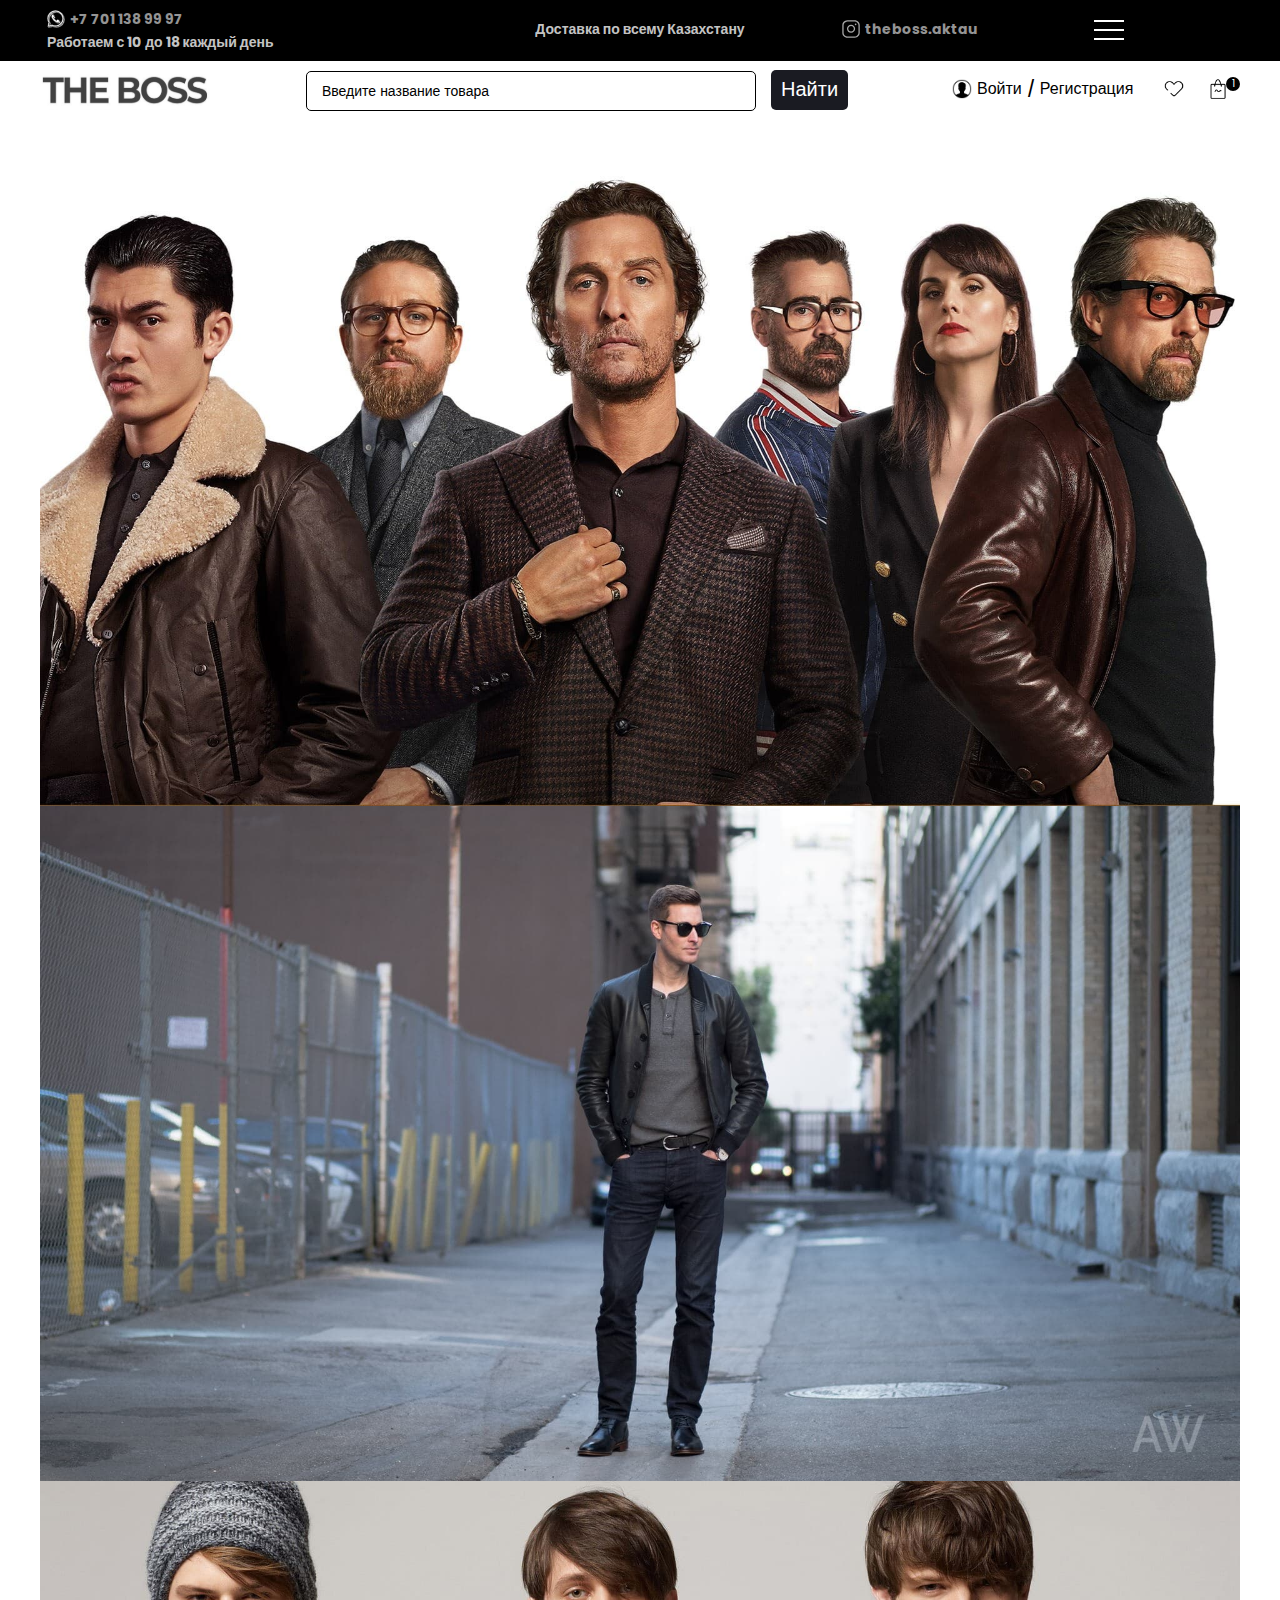
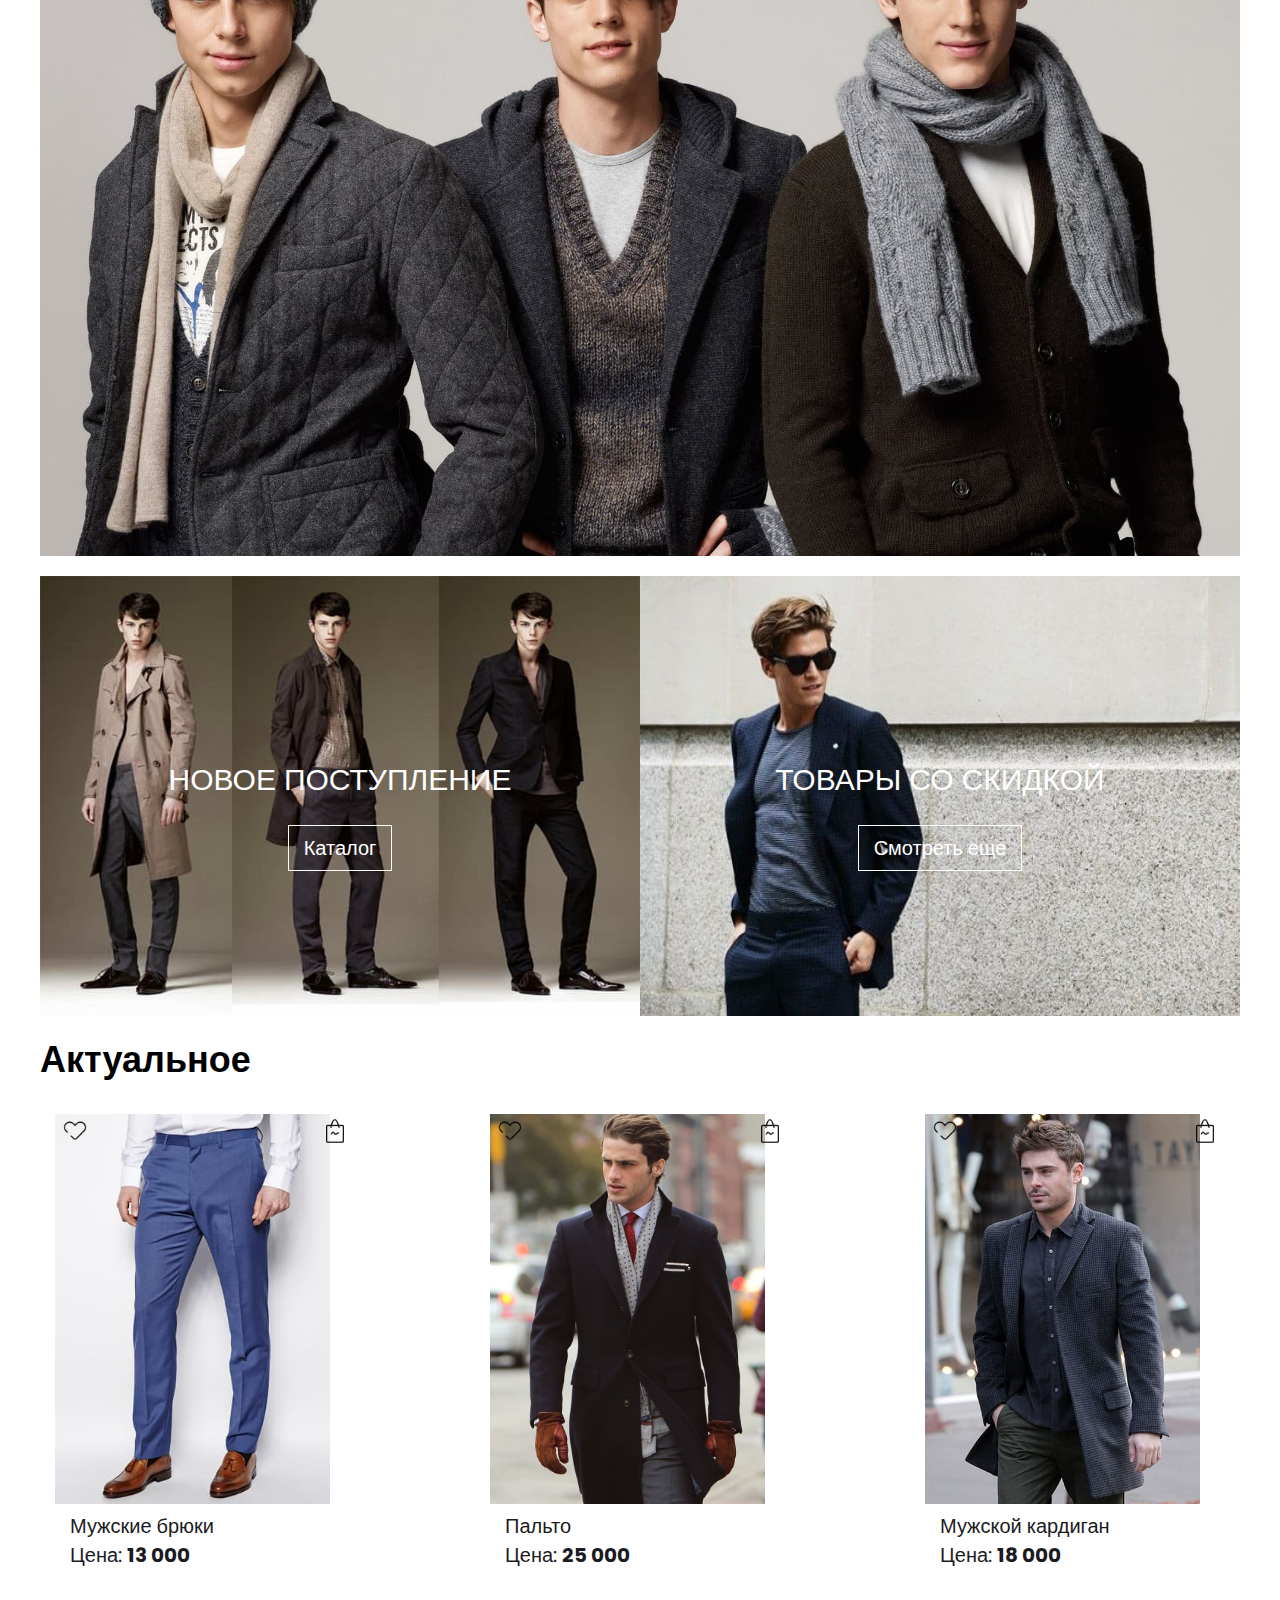
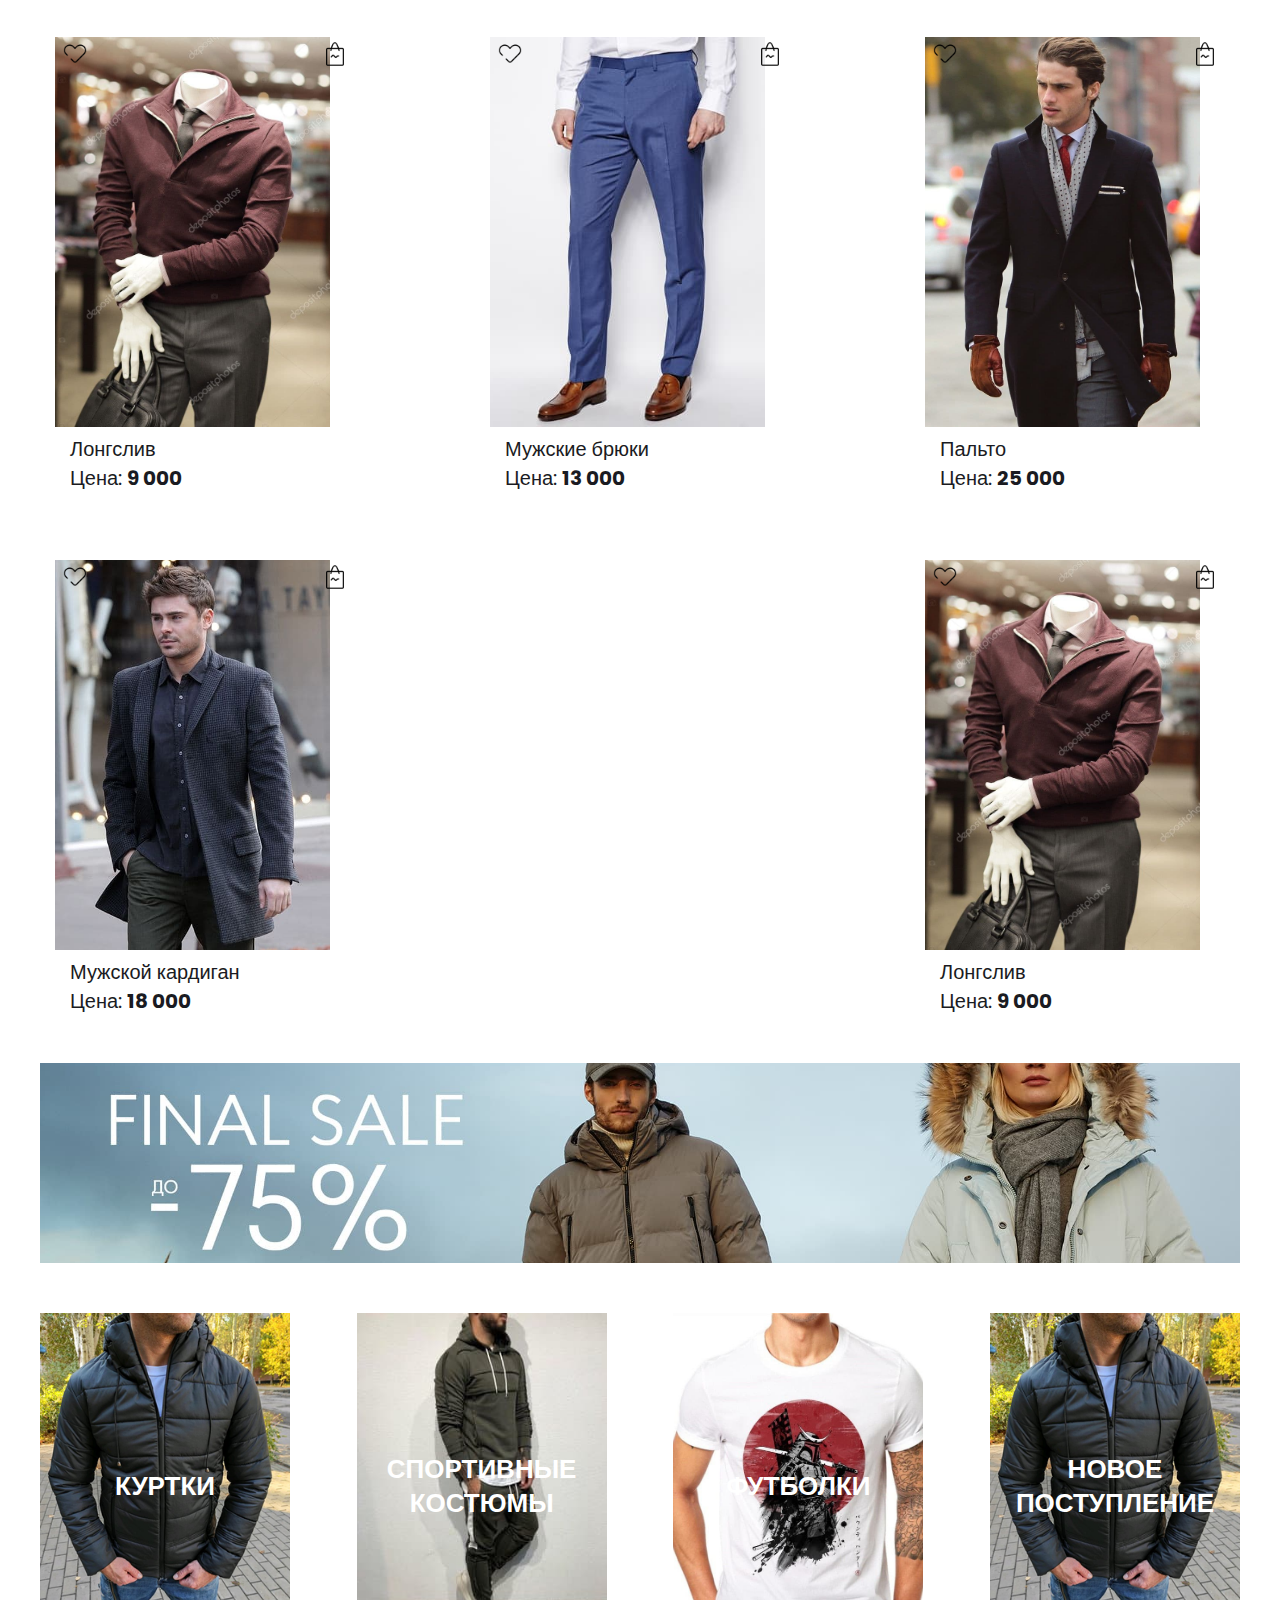
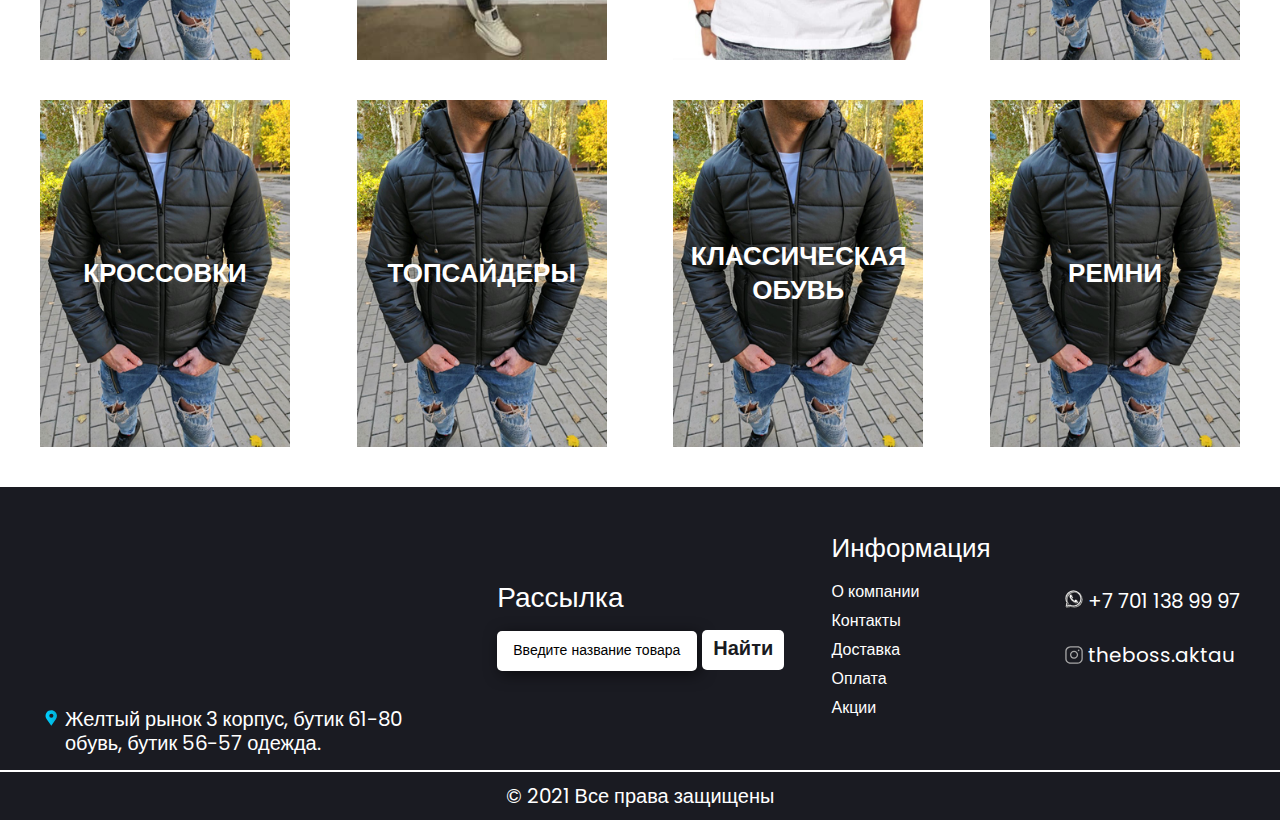
==== site/index.html @ 08d6b211 "Add files via upload" ====
<!DOCTYPE html>
<html lang="en">

<head>
   <meta charset="UTF-8">
   <meta http-equiv="X-UA-Compatible" content="IE=edge">
   <meta name="viewport" content="width=device-width, initial-scale=1.0">
   <title>Document</title>
   <link rel="stylesheet" href="css/slick.css">
   <link rel="stylesheet" href="css/ion.rangeSlider.min.css">
   <link rel="stylesheet" href="css/jquery.formstyler.theme.css">
   <link rel="stylesheet" href="css/jquery.formstyler.css">
   <link rel="stylesheet" href="css/jquery.rateyo.min.css">
   <link rel="stylesheet" href="css/style.min.css">
</head>

<body>
   <header class="header">
      <div class="header__top-inner">
         <div class="container">
            <div class="header__top">
               <div class="header__info">
                  <a class="header__phone" href="tel:87011389997">+7 701 138 99 97</a>
                  <div class="header__time">Работаем с 10 до 18 каждый день</div>
               </div>
               <p class="header__delivery">
                  Доставка по всему Казахстану
               </p>
               <div class="header__top-item">
                  <a href="#" class="header__instagram">theboss.aktau</a>
                  <div class="menu-btn">
                     <div class="menu-btn__button"></div>
                  </div>
                  <nav class="menu">
                     <ul class="menu__list">
                        <li class="menu__list-link">
                           <a href="#">Куртки</a>
                        </li>
                        <li class="menu__list-link">
                           <a href="#">Спортивные костюмы</a>
                        </li>
                        <li class="menu__list-link">
                           <a href="#">Футболки</a>
                        </li>
                        <li class="menu__list-link">
                           <a href="#">Новое поступление</a>
                        </li>
                        <li class="menu__list-link">
                           <a href="#">Кроссовки</a>
                        </li>
                        <li class="menu__list-link">
                           <a href="#">Топсайдеры</a>
                        </li>
                        <li class="menu__list-link">
                           <a href="#">Классическая обувь</a>
                        </li>
                        <li class="menu__list-link">
                           <a href="#">Ремни</a>
                        </li>
                        <li class="menu__list-info">
                           <p>Доставка по всему Казахстану</p>
                           <p>Работаем с 10 до 18 каждый день</p>
                        </li>
                     </ul>
                  </nav>
               </div>
            </div>
         </div>
      </div>
      <div class="container">
         <div class="header__bottom">
            <a href="#" class="header__logo">
               <img src="images/header-logo.svg" alt="">
            </a>
            <div class="header__search">
               <form>
                  <input class="header__search-input" type="text" placeholder="Введите название товара">
                  <button class="header__search-btn">Найти</button>
               </form>
            </div>
            <div class="header__item">
               <div class="header__user">
                  <img src="images/icons/user.png" alt="">
                  <a class="header__user-link" href="#">Войти</a>
                  <span> / </span>
                  <a href="#" class="header__user-linkreg">
                     Регистрация
                  </a>
               </div>
               <a class="header__favorite" href="#">
                  <img src="images/icons/favorite.png" alt="">
               </a>
               <a class="header__basket" href="#">
                  <img src="images/icons/basket.png" alt="">
                  <span>1</span>
               </a>
            </div>
         </div>
      </div>
   </header>
   <section class="slider">
      <div class="container">
         <div class="slider__items">
            <a href="#" class="slider__item">
               <img src="images/slider-3.jpg" alt="">
            </a>
            <a href="#" class="slider__item">
               <img src="images/slider-2.jpg" alt="">
            </a>
            <a href="#" class="slider__item">
               <img src="images/slider-1.jpg" alt="">
            </a>
         </div>
      </div>
   </section>
    <section class="content">
      <div class="container">
         <div class="content__inner">
            <div class="content__item">
               <a href="#" class="content__image">
                  <img src="images/content/content-1.jpg" alt="">
               </a>
               <div class="content__item-box">
                  <h2 class="content__box-title">Новое поступление</h2>
                  <a href="№" class="content__box-link">Каталог</a>
               </div>
            </div>
            <div class="content__item">
               <a href="#" class="content__image">
                  <img src="images/content/content-2.jpg" alt="">
               </a>
               <div class="content__item-box">
                  <h2 class="content__box-title">Товары со скидкой</h2>
                  <a href="№" class="content__box-link">Смотреть еще</a>
               </div>
            </div>
         </div>
      </div>
   </section>
   <section class="products">
      <div class="container">
         <div class="products__title">Актуальное</div>
         <div class="products__inner">
            <div class="products__item">
               <button class="products__btn-favorite">
                  <img class="products__btn-favorite--normal" src="images/icons/favorite.png" alt="">
                  <img class="products__btn-favorite--yellow" src="images/icons/favorite-yellow.svg" alt="">
               </button>
               <button class="products__btn-basket">
                  <img src="images/icons/basket.png" alt="">
               </button>
               <a href="#" class="products__item-box">
                  <img src="images/content/products-4.jpg" alt="">
               </a>
               <div class="products__box-title">Мужские брюки</div>
               <div class="products__box-price">
                  Цена: <span>13 000</span></div>
            </div>
            <div class="products__item">
               <button class="products__btn-favorite">
                  <img class="products__btn-favorite--normal" src="images/icons/favorite.png" alt="">
                  <img class="products__btn-favorite--yellow" src="images/icons/favorite-yellow.svg" alt="">
               </button>
               <button class="products__btn-basket">
                  <img src="images/icons/basket.png" alt="">
               </button>
               <a href="#" class="products__item-box">
                  <img src="images/content/products-2.jpg" alt="">
               </a>
               <div class="products__box-title">Пальто</div>
               <div class="products__box-price">
                  Цена: <span>25 000</span></div>
            </div>
            <div class="products__item">
               <button class="products__btn-favorite">
                  <img class="products__btn-favorite--normal" src="images/icons/favorite.png" alt="">
                  <img class="products__btn-favorite--yellow" src="images/icons/favorite-yellow.svg" alt="">
               </button>
               <button class="products__btn-basket">
                  <img src="images/icons/basket.png" alt="">
               </button>
               <a href="#" class="products__item-box">
                  <img src="images/content/products-3.jpg" alt="">
               </a>
               <div class="products__box-title">Мужской кардиган</div>
               <div class="products__box-price">
                  Цена: <span>18 000</span></div>
            </div>
            <div class="products__item">
               <button class="products__btn-favorite">
                  <img class="products__btn-favorite--normal" src="images/icons/favorite.png" alt="">
                  <img class="products__btn-favorite--yellow" src="images/icons/favorite-yellow.svg" alt="">
               </button>
               <button class="products__btn-basket">
                  <img src="images/icons/basket.png" alt="">
               </button>
               <a href="#" class="products__item-box">
                  <img src="images/content/products-1.jpg" alt="">
               </a>
               <div class="products__box-title">Лонгслив</div>
               <div class="products__box-price">
                  Цена: <span>9 000</span></div>
            </div>
            <div class="products__item">
               <button class="products__btn-favorite">
                  <img class="products__btn-favorite--normal" src="images/icons/favorite.png" alt="">
                  <img class="products__btn-favorite--yellow" src="images/icons/favorite-yellow.svg" alt="">
               </button>
               <button class="products__btn-basket">
                  <img src="images/icons/basket.png" alt="">
               </button>
               <a href="#" class="products__item-box">
                  <img src="images/content/products-4.jpg" alt="">
               </a>
               <div class="products__box-title">Мужские брюки</div>
               <div class="products__box-price">
                  Цена: <span>13 000</span></div>
            </div>
            <div class="products__item">
               <button class="products__btn-favorite">
                  <img class="products__btn-favorite--normal" src="images/icons/favorite.png" alt="">
                  <img class="products__btn-favorite--yellow" src="images/icons/favorite-yellow.svg" alt="">
               </button>
               <button class="products__btn-basket">
                  <img src="images/icons/basket.png" alt="">
               </button>
               <a href="#" class="products__item-box">
                  <img src="images/content/products-2.jpg" alt="">
               </a>
               <div class="products__box-title">Пальто</div>
               <div class="products__box-price">
                  Цена: <span>25 000</span></div>
            </div>
            <div class="products__item">
               <button class="products__btn-favorite">
                  <img class="products__btn-favorite--normal" src="images/icons/favorite.png" alt="">
                  <img class="products__btn-favorite--yellow" src="images/icons/favorite-yellow.svg" alt="">
               </button>
               <button class="products__btn-basket">
                  <img src="images/icons/basket.png" alt="">
               </button>
               <a href="#" class="products__item-box">
                  <img src="images/content/products-3.jpg" alt="">
               </a>
               <div class="products__box-title">Мужской кардиган</div>
               <div class="products__box-price">
                  Цена: <span>18 000</span></div>
            </div>
            <div class="products__item">
               <button class="products__btn-favorite">
                  <img class="products__btn-favorite--normal" src="images/icons/favorite.png" alt="">
                  <img class="products__btn-favorite--yellow" src="images/icons/favorite-yellow.svg" alt="">
               </button>
               <button class="products__btn-basket">
                  <img src="images/icons/basket.png" alt="">
               </button>
               <a href="#" class="products__item-box">
                  <img src="images/content/products-1.jpg" alt="">
               </a>
               <div class="products__box-title">Лонгслив</div>
               <div class="products__box-price">
                  Цена: <span>9 000</span></div>
            </div>
         </div>
      </div>
   </section>
   <div class="banner">
      <div class="container">
         <a href="#" class="banner-image">
            <img src="images/banner.jpg" alt="">
         </a>
      </div>
   </div>
   <section class="box">
      <div class="container">
         <div class="box__inner">
            <a class="box__item" href="#">
               <img class="box__item-image" src="images/content/box-1.png" alt="">
               <h4 class="box__item-title">Куртки</h4>
            </a>
            <a class="box__item" href="#">
               <img class="box__item-image" src="images/content/box-2.jpg" alt="">
               <h4 class="box__item-title">Спортивные костюмы</h4>
            </a>
            <a class="box__item" href="#">
               <img class="box__item-image" src="images/content/box-3.jpg" alt="">
               <h4 class="box__item-title">Футболки</h4>
            </a>
            <a class="box__item" href="#">
               <img class="box__item-image" src="images/content/box-1.png" alt="">
               <h4 class="box__item-title">Новое поступление</h4>
            </a>
            <a class="box__item" href="#">
               <img class="box__item-image" src="images/content/box-1.png" alt="">
               <h4 class="box__item-title">Кроссовки</h4>
            </a>
            <a class="box__item" href="#">
               <img class="box__item-image" src="images/content/box-1.png" alt="">
               <h4 class="box__item-title">Топсайдеры</h4>
            </a>
            <a class="box__item" href="#">
               <img class="box__item-image" src="images/content/box-1.png" alt="">
               <h4 class="box__item-title">Классическая обувь</h4>
            </a>
            <a class="box__item" href="#">
               <img class="box__item-image" src="images/content/box-1.png" alt="">
               <h4 class="box__item-title">Ремни</h4>
            </a>
         </div>
      </div>
   </section>
   <footer class="foooter">
      <div class="footer__top">
         <div class="container">
            <div class="footer__top-inner">
               <div class="footer__location">
                  <iframe
                     src="https://www.google.com/maps/embed?pb=!1m14!1m8!1m3!1d4313.343274717027!2d51.17274656502126!3d43.67767157156403!3m2!1i1024!2i768!4f13.1!3m3!1m2!1s0x41b42dc3652720af%3A0x83999df56da44f9!2z0KHQkNCg0Ksg0JHQkNCX0JDQoA!5e1!3m2!1sru!2skz!4v1614489719441!5m2!1sru!2skz"
                     width="400" height="200" style="border:0;" allowfullscreen="" loading="lazy"></iframe>
                  <p>Желтый рынок 3 корпус, бутик 61-80 обувь, бутик 56-57 одежда.</p>
               </div>
               <div class="footer__item">
                  <div class="footer__item-title">Рассылка</div>
                  <form>
                     <input class="header__search-input" type="text" placeholder="Введите название товара">
                     <button class="header__search-btn">Найти</button>
                  </form>
               </div>
               <div class="footer__categories">
                  <ul class="footer__list">
                     <li class="footer__list-title">Информация</li>
                     <li class="footer__list-link">
                        <a href="#">О компании</a>
                     </li>
                     <li class="footer__list-link">
                        <a href="#">Контакты</a>
                     </li>
                     <li class="footer__list-link">
                        <a href="#">Доставка</a>
                     </li>
                     <li class="footer__list-link">
                        <a href="#">Оплата</a>
                     </li>
                     <li class="footer__list-link">
                        <a href="#">Акции</a>
                     </li>
                  </ul>
               </div>
               <div class="footer__top-social">
                  <a class="header__phone" href="tel:87011389997">+7 701 138 99 97</a>
                  <a class="header__instagram" href="#">theboss.aktau</a>
               </div>
            </div>
         </div>
      </div>
      <div class="footer__bottom">
         <div class="container">
            <p>© 2021 Все права защищены</p>
         </div>
      </div>
   </footer>



   <!-- 
   <script src="https://ajax.googleapis.com/ajax/libs/jquery/3.5.1/jquery.min.js"></script> -->
   <script src="js/main.min.js"></script>
   <script src="js/jquery.rateyo.min.js"></script>
   <script src="js/ion.rangeSlider.min.js"></script>
   <script src="js/jquery.formstyler.min.js"></script>
   <script src="js/slick.min.js"></script>
</body>

</html>
---- site/css/style.min.css ----
/*! normalize.css v8.0.1 | MIT License | github.com/necolas/normalize.css */@import url(https://fonts.googleapis.com/css?family=Poppins:regular,italic,500,700,700italic);html{line-height:1.15;-webkit-text-size-adjust:100%}body{margin:0}main{display:block}h1{font-size:2em;margin:0.67em 0}hr{-webkit-box-sizing:content-box;box-sizing:content-box;height:0;overflow:visible}pre{font-family:monospace, monospace;font-size:1em}a{background-color:transparent}abbr[title]{border-bottom:none;text-decoration:underline;-webkit-text-decoration:underline dotted;text-decoration:underline dotted}b,strong{font-weight:bolder}code,kbd,samp{font-family:monospace, monospace;font-size:1em}small{font-size:80%}sub,sup{font-size:75%;line-height:0;position:relative;vertical-align:baseline}sub{bottom:-0.25em}sup{top:-0.5em}img{border-style:none}button,input,optgroup,select,textarea{font-family:inherit;font-size:100%;line-height:1.15;margin:0}button,input{overflow:visible}button,select{text-transform:none}button,[type="button"],[type="reset"],[type="submit"]{-webkit-appearance:button}button::-moz-focus-inner,[type="button"]::-moz-focus-inner,[type="reset"]::-moz-focus-inner,[type="submit"]::-moz-focus-inner{border-style:none;padding:0}button:-moz-focusring,[type="button"]:-moz-focusring,[type="reset"]:-moz-focusring,[type="submit"]:-moz-focusring{outline:1px dotted ButtonText}fieldset{padding:0.35em 0.75em 0.625em}legend{-webkit-box-sizing:border-box;box-sizing:border-box;color:inherit;display:table;max-width:100%;padding:0;white-space:normal}progress{vertical-align:baseline}textarea{overflow:auto}[type="checkbox"],[type="radio"]{-webkit-box-sizing:border-box;box-sizing:border-box;padding:0}[type="number"]::-webkit-inner-spin-button,[type="number"]::-webkit-outer-spin-button{height:auto}[type="search"]{-webkit-appearance:textfield;outline-offset:-2px}[type="search"]::-webkit-search-decoration{-webkit-appearance:none}::-webkit-file-upload-button{-webkit-appearance:button;font:inherit}details{display:block}summary{display:list-item}template{display:none}[hidden]{display:none}*{padding:0;margin:0;border:0}*,*:before,*:after{-webkit-box-sizing:border-box;box-sizing:border-box}:focus,:active{outline:none}a:focus,a:active{outline:none}nav,footer,header,aside{display:block}html,body{height:100%;width:100%;font-size:100%;line-height:1;font-size:14px;-ms-text-size-adjust:100%;-moz-text-size-adjust:100%;-webkit-text-size-adjust:100%}input,button,textarea{font-family:inherit}input::-ms-clear{display:none}button{cursor:pointer}button::-moz-focus-inner{padding:0;border:0}a,a:visited{text-decoration:none}a:hover{text-decoration:none}ul li{list-style:none}img{vertical-align:top}h1,h2,h3,h4,h5,h6{font-size:inherit;font-weight:400}*,*::before,*::after{-webkit-box-sizing:border-box;box-sizing:border-box}html{-webkit-box-sizing:inherit;box-sizing:inherit}body{margin:0}img{max-width:100%}a{text-decoration:none}body{font-family:'Poppins', sans-serif;font-size:20px;line-height:24px}.container{max-width:1230px;padding:0 15px;margin:0 auto}.header__top{display:-webkit-box;display:-ms-flexbox;display:flex;-webkit-box-pack:justify;-ms-flex-pack:justify;justify-content:space-between;font-size:14px;line-height:18px;color:rgba(250,250,250,0.8);font-weight:700}.header__top a{color:rgba(250,250,250,0.6)}.header__top-inner{background-color:#000;padding:10px 0;max-height:65px;position:fixed;width:100%;overflow:auto;z-index:1000}.header__info,.header__delivery,.header__top-item{-webkit-box-flex:0;-ms-flex:0 0 33.333%;flex:0 0 33.333%;padding:0 15px}.header__info{padding-right:15px;padding-left:0}.header__phone,.header__instagram{position:relative;-webkit-transition:all 0.3s;-o-transition:all 0.3s;transition:all 0.3s}.header__phone::before,.header__instagram::before{content:"";position:absolute;width:18px;height:18px;background-size:cover;background-position:center;background-repeat:no-repeat}.header__phone{padding-left:30px}.header__phone:hover{color:#fff}.header__phone::before{background-image:url("../images/icons/whatsapp-2.svg");left:7px;top:1px}.header__instagram{padding-left:10px}.header__instagram:hover{color:#fff}.header__instagram::before{background-image:url("../images/icons/instagram.svg");left:-13px}.header__time{padding-left:7px;margin-top:5px}.header__delivery{text-align:center;margin-top:10px}.header__top-item{display:-webkit-box;display:-ms-flexbox;display:flex;-webkit-box-pack:justify;-ms-flex-pack:justify;justify-content:space-between;margin-top:10px;padding-right:0}.menu__list{width:300px;background-color:#1a1b22;position:fixed;z-index:10;top:114px;right:0;-webkit-transform:translateX(110%);-ms-transform:translateX(110%);transform:translateX(110%);-webkit-transition:all 0.3s;-o-transition:all 0.3s;transition:all 0.3s}.menu__list.active{-webkit-transform:translateX(0);-ms-transform:translateX(0);transform:translateX(0);-webkit-box-shadow:3px 3px 15px #1a1b22;box-shadow:3px 3px 15px #1a1b22}.menu__list a{color:#fff;display:block}.menu__list a:hover{color:rgba(250,250,250,0.8)}.menu__list-link{width:100%;font-size:24px;line-height:28px;padding:15px;border-bottom:1px solid #fff}.menu__list-info{display:none;padding-bottom:20px;border-bottom:1px solid #fff}.menu__list-info p{-webkit-box-flex:0;-ms-flex:0 0 50%;flex:0 0 50%;margin:0 10px;padding:15px;font-size:16px}.menu-btn{width:30px;height:20px;cursor:pointer}.menu-btn__button{width:100%;background-color:#fff;height:2px;position:relative;top:9px}.menu-btn__button::after,.menu-btn__button::before{content:"";position:absolute;width:100%;background-color:#fff;height:2px;-webkit-transition:all 0.5s;-o-transition:all 0.5s;transition:all 0.5s}.menu-btn__button:after{top:9px}.menu-btn__button::before{bottom:9px}.menu-btn.active .menu-btn__button::after{position:absolute;-webkit-transform:rotate(45deg);-ms-transform:rotate(45deg);transform:rotate(45deg);top:0}.menu-btn.active .menu-btn__button::before{position:absolute;-webkit-transform:rotate(-45deg);-ms-transform:rotate(-45deg);transform:rotate(-45deg);bottom:-1px}.menu-btn.active .menu-btn__button{height:0}.header__bottom{padding-top:70px;display:-webkit-box;display:-ms-flexbox;display:flex;-webkit-box-pack:justify;-ms-flex-pack:justify;justify-content:space-between;-webkit-box-align:center;-ms-flex-align:center;align-items:center}.header__search{max-width:550px;width:100%}.header__search-input{max-width:450px;width:100%;border:1px solid #000;border-radius:5px;height:40px;font-size:14px;padding:9px 15px;-webkit-transition:all 0.3s;-o-transition:all 0.3s;transition:all 0.3s}.header__search-input::-webkit-input-placeholder{font-size:14px;line-height:18px;padding-top:11px;color:#000}.header__search-input::-moz-placeholder{font-size:14px;line-height:18px;padding-top:11px;color:#000}.header__search-input:-ms-input-placeholder{font-size:14px;line-height:18px;padding-top:11px;color:#000}.header__search-input::-ms-input-placeholder{font-size:14px;line-height:18px;padding-top:11px;color:#000}.header__search-input::placeholder{font-size:14px;line-height:18px;padding-top:11px;color:#000}.header__search-input:focus{-webkit-box-shadow:3px 3px 15px rgba(0,0,0,0.6);box-shadow:3px 3px 15px rgba(0,0,0,0.6)}.header__search-btn{background-color:#1a1b22;color:#fff;padding:0 10px;border-radius:5px;height:40px;margin-left:10px;padding-bottom:2px;-webkit-transition:all 0.4s;-o-transition:all 0.4s;transition:all 0.4s}.header__search-btn:hover{background-color:#fff;color:#1a1b22;border:1px solid #000;font-weight:700}.header__item{display:-webkit-box;display:-ms-flexbox;display:flex;-webkit-box-pack:justify;-ms-flex-pack:justify;justify-content:space-between}.header__item img{width:20px;height:20px}.header__user{display:-webkit-box;display:-ms-flexbox;display:flex;-webkit-box-pack:justify;-ms-flex-pack:justify;justify-content:space-between;font-size:16px;line-height:20px;font-weight:500;padding-right:15px;max-width:200px}.header__user a{color:#000}.header__user-link,.header__user-linkreg{margin-left:5px;padding-bottom:3px;position:relative;margin-right:5px}.header__user-link::before,.header__user-linkreg::before{-webkit-transition:all 0.5s;-o-transition:all 0.5s;transition:all 0.5s;content:"";position:absolute;width:100%;bottom:0;height:3px;background-color:#000;opacity:0}.header__user-link:hover,.header__user-linkreg:hover{left:0;right:auto}.header__user-link:hover::before,.header__user-linkreg:hover::before{left:auto;right:0;opacity:1}.header__favorite,.header__basket{padding:0 12px}.header__basket{position:relative}.header__basket span{position:absolute;text-align:center;font-size:10px;line-height:14px;width:14px;height:14px;background-color:#000;border-radius:50%;color:#fff;top:-2px;right:0}.slider{margin-top:20px}.slider .slick-active{background-color:#000}.slick-dots{position:absolute;bottom:20px;left:50%;-webkit-transform:translateX(-50%);-ms-transform:translateX(-50%);transform:translateX(-50%)}.slick-dots li{display:inline-block;margin:0 10px;font-size:0;width:18px;height:18px;background-color:#fff;border-radius:50%;cursor:pointer}.content{margin-top:20px}.content__inner{display:-webkit-box;display:-ms-flexbox;display:flex;-webkit-box-pack:justify;-ms-flex-pack:justify;justify-content:space-between}.content__image img{max-height:440px;height:100%;max-width:600px;width:100%}.content__item{-webkit-box-flex:0;-ms-flex:0 0 50%;flex:0 0 50%;position:relative;overflow:auto}.content__item-box{position:absolute;bottom:33%;left:50%;-webkit-transform:translate(-50%, 0);-ms-transform:translate(-50%, 0);transform:translate(-50%, 0);text-align:center;width:100%}.content__item a{color:#fff}.content__box-title{font-size:30px;line-height:40px;padding:5px 10px;-webkit-transition:all 0.5s;-o-transition:all 0.5s;transition:all 0.5s;margin-bottom:20px;color:#fff;text-transform:uppercase}.content__box-link{padding:10px 15px;background-color:transparent;border:1px solid #fff;margin:0 auto;display:inline-block;-webkit-transition:all 0.3s;-o-transition:all 0.3s;transition:all 0.3s}.content__box-link:hover{color:#1a1b22;background-color:#fff;-webkit-transform:scale(1.2);-ms-transform:scale(1.2);transform:scale(1.2);border:none}.products{margin-top:20px}.products__title{font-size:36px;line-height:48px;font-weight:700;margin:10px 0}.products__inner{display:-webkit-box;display:-ms-flexbox;display:flex;-webkit-box-pack:justify;-ms-flex-pack:justify;justify-content:space-between;-ms-flex-wrap:wrap;flex-wrap:wrap}.products__item{-webkit-box-flex:0;-ms-flex:0 0 25%;flex:0 0 25%;margin:0 15px;position:relative;padding-bottom:15px;-webkit-transition:all 0.3s;-o-transition:all 0.3s;transition:all 0.3s;margin-bottom:35px;max-height:550px}.products__item:hover{-webkit-transform:scale(1.1);-ms-transform:scale(1.1);transform:scale(1.1)}.products__item-box img{margin-top:20px;max-width:275px;width:100%;max-height:390px;height:390px;-o-object-fit:cover;object-fit:cover}.products__btn-favorite,.products__btn-basket{position:absolute;width:24px;height:24px;background-color:transparent;top:25px;cursor:default}.products__btn-favorite{left:8px}.products__btn-basket{right:8px}.products__box-title,.products__box-price{color:#1a1b22;padding-left:15px;margin-top:10px;max-width:250px}.products__box-price{margin-top:5px}.products__box-price span{font-weight:700}.products__btn-favorite.products__btn-favorite--active .products__btn-favorite--normal{display:none}.products__btn-favorite.products__btn-favorite--active .products__btn-favorite--yellow{display:block !important}.products__btn-favorite--yellow{position:absolute;width:24px;height:24px;background-color:transparent;top:0;left:0;display:none !important}.products__item.slick-slide{max-width:275px}.slick-prev,.slick-next{position:absolute;top:50%;-webkit-transform:translateY(-50%);-ms-transform:translateY(-50%);transform:translateY(-50%);background-color:transparent;border:none;outline:none}.slick-next{right:-15px}.slick-prev{left:-10px}.banner{margin-bottom:50px}.banner-image img{max-height:200px;width:100%;-o-object-fit:cover;object-fit:cover}.box__inner{display:-webkit-box;display:-ms-flexbox;display:flex;-webkit-box-pack:justify;-ms-flex-pack:justify;justify-content:space-between;-ms-flex-wrap:wrap;flex-wrap:wrap}.box__item{max-width:250px;width:100%;position:relative;margin-bottom:40px;-webkit-transition:all 0.5s;-o-transition:all 0.5s;transition:all 0.5s}.box__item:hover{-webkit-box-shadow:5px 5px 10px #222541;box-shadow:5px 5px 10px #222541;-webkit-transform:scale(1.1);-ms-transform:scale(1.1);transform:scale(1.1)}.box__item:hover .box__item-title{background-color:rgba(0,0,0,0.5);border:1px solid #fff}.box__item-image{width:100%;max-height:350px;height:100%;-o-object-fit:cover;object-fit:cover}.box__item-title{text-align:center;color:#fff;position:absolute;font-weight:700;top:50%;left:50%;-webkit-transform:translate(-50%, -50%);-ms-transform:translate(-50%, -50%);transform:translate(-50%, -50%);padding:5px 10px;-webkit-transition:all 0.5s;-o-transition:all 0.5s;transition:all 0.5s;text-transform:uppercase;font-size:26px;line-height:34px;max-width:235px;width:100%}.footer__bottom{background-color:#1a1b22;height:50px;display:-webkit-box;display:-ms-flexbox;display:flex;-webkit-box-pack:center;-ms-flex-pack:center;justify-content:center;-webkit-box-align:center;-ms-flex-align:center;align-items:center;border-top:2px solid #fff}.footer__bottom p{color:#fff;padding:0 10px}.footer__top{background-color:#1a1b22;padding:15px 0}.footer__top-inner{display:-webkit-box;display:-ms-flexbox;display:flex;-webkit-box-pack:justify;-ms-flex-pack:justify;justify-content:space-between;-webkit-box-align:center;-ms-flex-align:center;align-items:center}.footer__location{padding-right:30px}.footer__location p{max-width:400px;color:#fff;padding-left:25px;position:relative}.footer__location p::before{content:'';position:absolute;background-image:url("../images/icons/map.svg");background-repeat:no-repeat;width:22px;height:22px;left:0;top:0}.footer__item-title{color:#fff;font-size:28px;margin-bottom:20px}.footer__item .header__search-input{max-width:200px;-webkit-box-shadow:3px 3px 15px rgba(0,0,0,0.6);box-shadow:3px 3px 15px rgba(0,0,0,0.6);border:1px solid transparent}.footer__item .header__search-input:focus{-webkit-box-shadow:3px 3px 15px rgba(250,250,250,0.6);box-shadow:3px 3px 15px rgba(250,250,250,0.6)}.footer__item .header__search-btn{background-color:#fff;color:#1a1b22;font-weight:700;margin-left:0;border:1px solid transparent}.footer__item .header__search-btn:hover{background-color:#1a1b22;color:#fff;border:1px solid #fff}.footer__categories{max-width:170px;margin-right:20px;margin-left:20px}.footer__list{color:#fff}.footer__list a{color:#fff}.footer__list-title{font-size:26px;margin-bottom:20px}.footer__list-link{font-size:16px;margin-top:5px}.footer__list-link a{-webkit-transition:all .3s;-o-transition:all .3s;transition:all .3s}.footer__list-link a:hover{color:rgba(250,250,250,0.2)}.footer__top-social{margin-left:20px;max-width:190px}.footer__top-social a{display:block;color:#fff}.footer__top-social a:hover{color:rgba(250,250,250,0.2)}.footer__top-social .header__instagram{margin-top:30px;padding-left:30px}.footer__top-social .header__instagram::before{left:7px;top:3px}.breadcrumbs{margin:30px 0}.breadcrumbs__list-item{display:inline-block;padding-right:14px;position:relative;font-size:14px;line-height:18px;margin-right:3px;color:#000}.breadcrumbs__list-item a{color:rgba(0,0,0,0.6);-webkit-transition:all .3s;-o-transition:all .3s;transition:all .3s}.breadcrumbs__list-item a:hover{color:#000}.breadcrumbs__list-item::after{content:'';position:absolute;right:0;background-image:url("../images/icons/arrow-right.svg");background-repeat:no-repeat;background-position:center;background-size:cover;width:5px;height:9px;top:4px}.breadcrumbs__list-item:last-child:after{display:none}.catalog__inner{display:-webkit-box;display:-ms-flexbox;display:flex;-ms-flex-wrap:wrap;flex-wrap:wrap;-webkit-box-pack:justify;-ms-flex-pack:justify;justify-content:space-between}.catalog .products__item{max-width:270px;padding-bottom:0;max-height:450px;margin:0 0 35px;-webkit-box-flex:0;-ms-flex:0 0 33.333%;flex:0 0 33.333%}.catalog .products__item-box img{margin-top:0;max-height:350px}.catalog .products__item:hover{-webkit-transform:none;-ms-transform:none;transform:none}.catalog .products__btn-favorite,.catalog .products__btn-basket{top:5px}.catalog__top-title{font-size:30px;font-weight:700;line-height:40px;margin-bottom:20px}.catalog__top-filter{display:-webkit-box;display:-ms-flexbox;display:flex;-webkit-box-pack:justify;-ms-flex-pack:justify;justify-content:space-between;margin-bottom:20px}.catalog__top-filter select{cursor:pointer;padding:5px 5px 5px 10px;border:1px solid #1a1b22;border-radius:4px}.catalog__top-grid,.catalog__top-line{width:23px;height:23px;opacity:0.6;border:none;background-color:transparent;outline:none}.pagination{width:100%;margin-top:20px;margin-bottom:20px}.pagination-list{display:-webkit-box;display:-ms-flexbox;display:flex}.pagination-list__item{width:40px;text-align:center;padding:5px 10px;margin:0 5px}.pagination-list__item--active{border:2px solid #1a1b22}.pagination-list__item a{display:block;color:#1a1b22}.catalog__wrapper{display:-webkit-box;display:-ms-flexbox;display:flex}.catalog__aside{max-width:300px;margin-right:20px;width:100%}.aside-filter__title{font-size:30px;line-height:40px;font-weight:700;margin-bottom:30px}.aside-filter__item-list{display:-webkit-box;display:-ms-flexbox;display:flex;-ms-flex-wrap:wrap;flex-wrap:wrap;margin-bottom:15px;display:none}.aside-filter__item-list label{font-size:18px}.aside-filter__item-title{font-weight:700;font-size:24px;line-height:28px;padding-left:25px}.aside-filter__item-size{-webkit-box-flex:0;-ms-flex:0 0 50%;flex:0 0 50%;padding-right:15px}.aside-filter__item-size+.aside-filter__item-size{margin-top:10px}.aside-filter__list-item{width:100%}.aside-filter__list-item+.aside-filter__list-item{margin-top:10px}.aside-filter__list-item label{cursor:pointer}.jq-checkbox{vertical-align:-2px;background:transparent;-webkit-box-shadow:none;box-shadow:none;border:1px solid #1a1b22;outline:none}.jq-checkbox.checked{background-color:#1a1b22}.jq-checkbox.checked .jq-checkbox__div{width:10px;height:6px;margin:2px 0 0 2px;border-bottom:2px solid #fff;border-left:2px solid #fff}.jq-checkbox.focused{border:1px solid #1a1b22}.drop-down__icon{position:relative;cursor:pointer;margin-bottom:20px}.drop-down__icon::before{content:'';position:absolute;left:0px;top:10px;background-image:url("../images/icons/drop-down-bot.svg");width:15px;height:10px;background-size:cover;background-position:center;background-repeat:no-repeat;-webkit-transform:rotate(0deg);-ms-transform:rotate(0deg);transform:rotate(0deg);-webkit-transition:all .3s;-o-transition:all .3s;transition:all .3s}.drop-down__icon--active::before{-webkit-transform:rotate(180deg);-ms-transform:rotate(180deg);transform:rotate(180deg)}.aside-filter__item-price{display:none}.irs-min,.irs-max{display:none}.irs{width:270px}.irs-grid-text.js-grid-text-1,.irs-grid-text.js-grid-text-2,.irs-grid-text.js-grid-text-3{display:none}.irs--flat .irs-line{height:6px}.irs--flat .irs-bar{height:6px;background-color:#1a1b22}.irs--flat .irs-handle{height:8px;top:24px}.irs--flat .irs-handle>i:first-child{width:8px;border-radius:50%;background-color:#1a1b22}.irs--flat .irs-handle.state_hover>i:first-child,.irs--flat .irs-handle:hover>i:first-child{background-color:#1a1b22}.irs--flat .irs-from,.irs--flat .irs-to,.irs--flat .irs-single{background-color:#1f212c}.irs--flat .irs-from:before,.irs--flat .irs-to:before,.irs--flat .irs-single:before{border-top-color:#1a1b22}.aside-filter__item-link{margin-top:20px;font-weight:700}.aside-filter__item-link a{color:#1a1b22}.catalog__top-btn--active{opacity:1}.products__item.products__item--line{max-width:100%;-webkit-box-flex:0;-ms-flex:0 0 100%;flex:0 0 100%;max-height:550px}.products__item.products__item--line .products__item-box img{max-width:100%;max-height:450px}.product-page__inner-top{display:-webkit-box;display:-ms-flexbox;display:flex;-webkit-box-pack:justify;-ms-flex-pack:justify;justify-content:space-between}.product-page__top-image{-webkit-box-flex:0;-ms-flex:0 0 50%;flex:0 0 50%}.product-page__top-image img{max-width:500px;width:100%;max-height:400px;height:100%;-o-object-fit:cover;object-fit:cover}.product-page__info-title{font-size:30px;line-height:40px;margin-bottom:10px}.product-page__info-price{margin-top:20px;font-size:18px;line-height:24px}.product-page__info-price span{font-weight:700}.product-page__info-description{font-weight:500;font-size:26px;line-height:30px;margin:20px 0}.product-page__top-btns{display:-webkit-box;display:-ms-flexbox;display:flex}.product-page__top-btn{background-color:#fff;color:#1a1b22;padding:5px 10px 5px 35px;min-height:40px;font-size:14px;text-align:center;max-width:250px;margin-right:25px;font-weight:700;border-radius:5px;border:2px solid #1a1b22;-webkit-transition:all .3s;-o-transition:all .3s;transition:all .3s}.product-page__top-btn:hover{background-color:#4c4d55;color:#fff}.top-btn__basket,.top-btn__favorite{position:relative}.top-btn__basket::before,.top-btn__favorite::before{content:'';position:absolute;width:18px;height:18px;background-size:cover;background-position:center;background-repeat:no-repeat}.top-btn__basket::before{background-image:url("../images/icons/basket.png");left:9px;top:8px}.top-btn__favorite::before{background-image:url("../images/icons/favorite.png");left:9px;top:9px}.info-description__text{font-size:14px;line-height:18px;margin-bottom:20px}.info-description__item{display:-webkit-box;display:-ms-flexbox;display:flex;-webkit-box-pack:justify;-ms-flex-pack:justify;justify-content:space-between;margin-bottom:20px}.info-description__item p{padding-right:15px}.info-description__item select{cursor:pointer}.product-page__inner-bottom{margin-top:30px}.product-page__bottom-item{-webkit-box-flex:0;-ms-flex:0 1 50%;flex:0 1 50%;margin-bottom:25px}.product-page__bottom-item p{margin-top:10px}.bottom-item__title{font-size:28px;line-height:36px;font-weight:700;margin-bottom:15px}.content-item__list li{position:relative;padding-left:22px}.content-item__list li+li{margin-top:10px}.content-item__list li::before{content:'';position:absolute;left:0;top:2px;background-image:url("../images/icons/check.svg");width:18px;height:18px;background-size:cover;background-repeat:no-repeat;background-position:center}.product-page__products-title{font-size:36px;line-height:48px;font-weight:700;margin:10px 0}@media (max-width: 1200px){.footer__top-social{max-width:100%;width:100%;margin-top:20px;text-align:center;margin-bottom:20px}.footer__top-inner{-ms-flex-wrap:wrap;flex-wrap:wrap}.footer__top-social a{display:inline-block;margin:0 15px}.catalog .products__item{-webkit-box-flex:0;-ms-flex:0 1 50%;flex:0 1 50%;margin:0 30px 35px}.catalog__inner{-webkit-box-pack:center;-ms-flex-pack:center;justify-content:center}}@media (max-width: 1050px){.header__user a,span{display:none}.header__logo{margin-right:15px}.header__item img{max-width:20px}.header__basket span{display:block}.breadcrumbs__list-item span{display:block}}@media (max-width: 992px){.footer__categories{margin-top:20px;max-width:300px;width:100%}.footer__top-social{max-width:50%;width:100%}.footer__item{margin-right:30px}.content__box-title{font-size:25px;line-height:35px}.catalog .products__item{margin:0 5px 35px 0}.catalog__inner{-ms-flex-pack:distribute;justify-content:space-around}}@media (max-width: 850px){.header__search-input{max-width:350px}.menu__list{width:100%;top:39px;text-align:center;height:100%;overflow:auto}body.lock{overflow:hidden}.header__time,.header__delivery{display:none}.header__top-item{margin-top:0}.header__bottom{padding-top:55px;margin-bottom:20px}.menu__list.active .menu__list-info{display:block}.catalog .products__item{-webkit-box-flex:0;-ms-flex:0 0 100%;flex:0 0 100%}}@media (max-width: 800px){.footer__categories,.footer__item{-webkit-box-ordinal-group:2;-ms-flex-order:1;order:1}.footer__item{margin-top:20px}.footer__top-social{max-width:220px;text-align:left;margin-left:0;margin-top:30px}.content__inner{-ms-flex-wrap:wrap;flex-wrap:wrap}.content__item{-webkit-box-flex:0;-ms-flex:0 0 100%;flex:0 0 100%}.content__item img{max-width:100%;-o-object-fit:cover;object-fit:cover}.products__item.slick-slide{max-width:50%}.products__item-box img{max-width:100%}.products__item:hover{-webkit-transform:scale(1);-ms-transform:scale(1);transform:scale(1)}.box__inner{-ms-flex-pack:distribute;justify-content:space-around}.catalog__top-btns{display:none}}@media (max-width: 750px){.header__search-btn{margin-left:0}.header__search{-webkit-box-ordinal-group:2;-ms-flex-order:1;order:1;display:block;margin-top:20px;max-width:100%}.header__bottom{-ms-flex-wrap:wrap;flex-wrap:wrap}.header__search-input{max-width:80%}.header__top-item{-webkit-box-flex:0;-ms-flex:0 0 50%;flex:0 0 50%}.header__info{-webkit-box-flex:0;-ms-flex:0 0 50%;flex:0 0 50%}.content__box-link{padding:5px 10px}.product-page__inner-top{-ms-flex-wrap:wrap;flex-wrap:wrap}.product-page__top-image{-webkit-box-flex:0;-ms-flex:0 1 100%;flex:0 1 100%;margin-bottom:20px;padding-right:0}.product-page__top-image img{max-width:100%}}@media (max-width: 650px){.catalog__wrapper{-ms-flex-wrap:wrap;flex-wrap:wrap}.catalog__aside{max-width:100%}.catalog__content-top{margin-top:30px}}@media (max-width: 597px){.footer__item{margin-bottom:20px;margin-left:20px}}@media (max-width: 550px){.products__item.slick-slide{max-width:100%}.products__item-box img{max-width:100%}}@media (max-width: 500px){.footer__location iframe{display:none;margin-top:30px}.slick-dots li{width:9px;height:9px;margin:0 5px}.product-page__products-title{font-size:30px;line-height:40px}}@media (max-width: 450px){.header__search-input{max-width:200px}.product-page__top-btns{-ms-flex-wrap:wrap;flex-wrap:wrap}.product-page__top-btn{margin:0 auto 20px;width:100%}}@media (max-width: 380px){.header__info{-webkit-box-flex:0;-ms-flex:0 0 100%;flex:0 0 100%}.header__top-item{-webkit-box-flex:0;-ms-flex:0 0 100%;flex:0 0 100%;margin-top:10px;padding-left:20px}.header__top{-ms-flex-wrap:wrap;flex-wrap:wrap}.menu-btn{margin-top:-14px;margin-right:-110px}.header__bottom{padding-top:70px}.header__favorite,.header__basket{padding:0 6px}.header__user{padding-right:6px}.menu__list{top:65px}.footer__top-social a,.footer__item,.footer__categories{margin-left:0}.footer__item form{width:290px}.footer__top-social .header__phone,.footer__top-social .header__instagram{padding-left:25px}.footer__top-social .header__phone::before,.footer__top-social .header__instagram::before{left:0}}
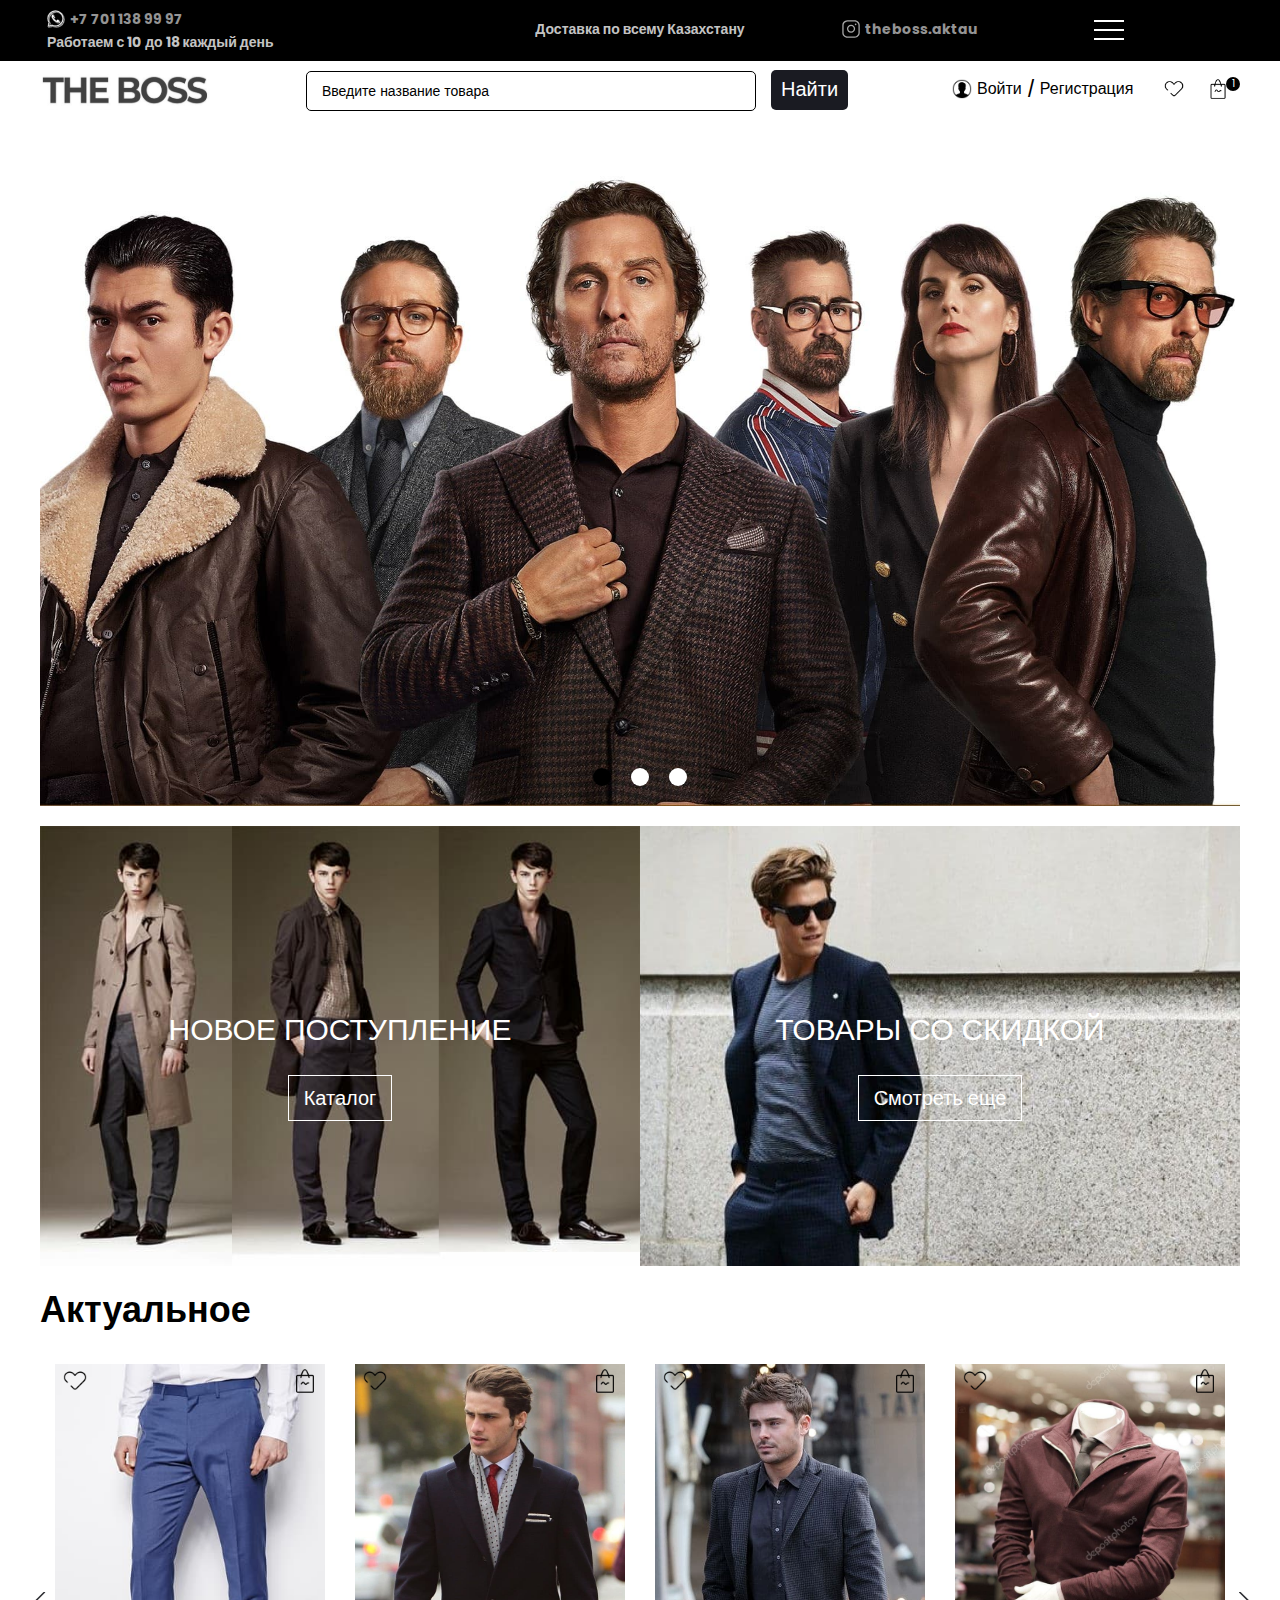
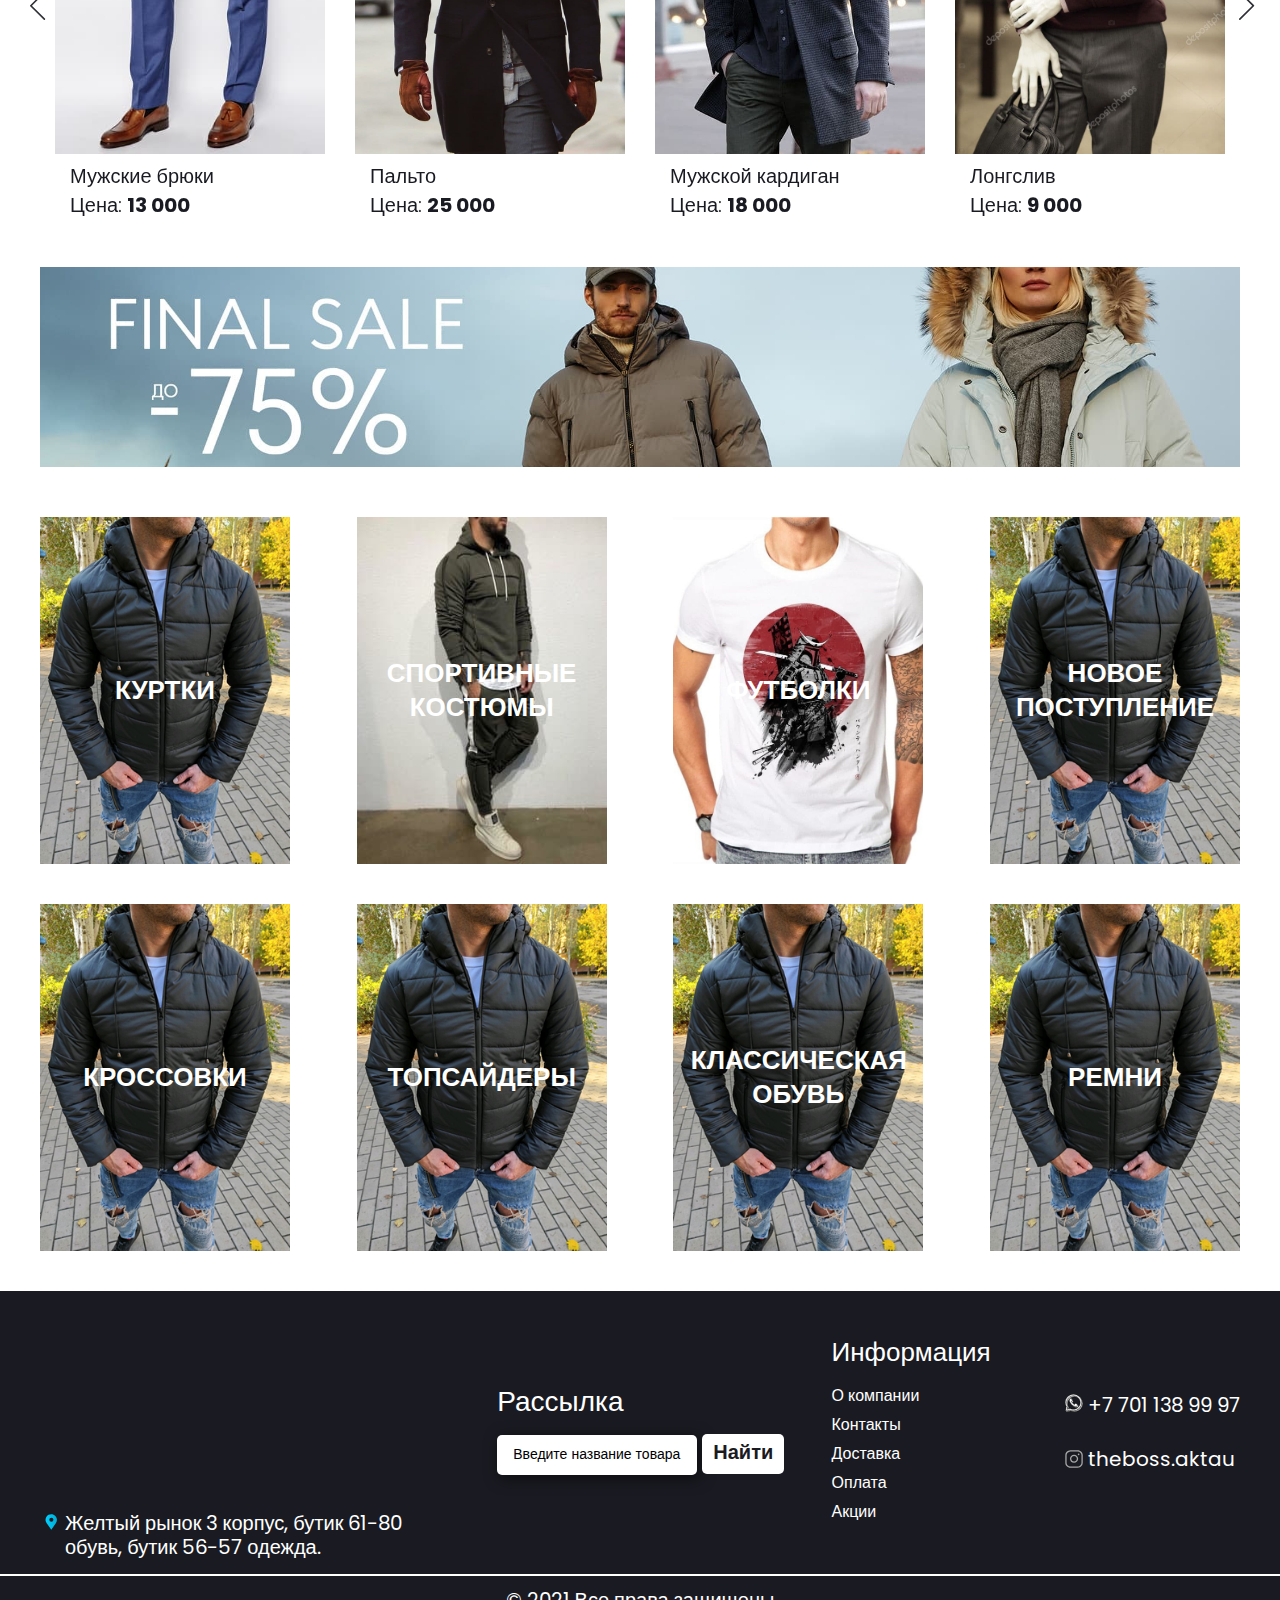
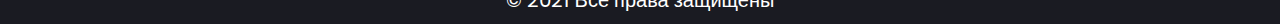
==== commit 114cd109: "Add files via upload" ====
--- a/site/css/ion.rangeSlider.min.css
+++ b/site/css/ion.rangeSlider.min.css
@@ -0,0 +1 @@
+/*!Ion.RangeSlider, 2.3.1, © Denis Ineshin, 2010 - 2019, IonDen.com, Build date: 2019-12-19 16:51:02*/.irs{position:relative;display:block;-webkit-touch-callout:none;-webkit-user-select:none;-khtml-user-select:none;-moz-user-select:none;-ms-user-select:none;user-select:none;font-size:12px;font-family:Arial,sans-serif}.irs-line{position:relative;display:block;overflow:hidden;outline:none !important}.irs-bar{position:absolute;display:block;left:0;width:0}.irs-shadow{position:absolute;display:none;left:0;width:0}.irs-handle{position:absolute;display:block;box-sizing:border-box;cursor:default;z-index:1}.irs-handle.type_last{z-index:2}.irs-min,.irs-max{position:absolute;display:block;cursor:default}.irs-min{left:0}.irs-max{right:0}.irs-from,.irs-to,.irs-single{position:absolute;display:block;top:0;left:0;cursor:default;white-space:nowrap}.irs-grid{position:absolute;display:none;bottom:0;left:0;width:100%;height:20px}.irs-with-grid .irs-grid{display:block}.irs-grid-pol{position:absolute;top:0;left:0;width:1px;height:8px;background:#000}.irs-grid-pol.small{height:4px}.irs-grid-text{position:absolute;bottom:0;left:0;white-space:nowrap;text-align:center;font-size:9px;line-height:9px;padding:0 3px;color:#000}.irs-disable-mask{position:absolute;display:block;top:0;left:-1%;width:102%;height:100%;cursor:default;background:rgba(0,0,0,0);z-index:2}.lt-ie9 .irs-disable-mask{background:#000;filter:alpha(opacity=0);cursor:not-allowed}.irs-disabled{opacity:.4}.irs-hidden-input{position:absolute !important;display:block !important;top:0 !important;left:0 !important;width:0 !important;height:0 !important;font-size:0 !important;line-height:0 !important;padding:0 !important;margin:0 !important;overflow:hidden;outline:none !important;z-index:-9999 !important;background:none !important;border-style:solid !important;border-color:transparent !important}.irs--flat{height:40px}.irs--flat.irs-with-grid{height:60px}.irs--flat .irs-line{top:25px;height:12px;background-color:#e1e4e9;border-radius:4px}.irs--flat .irs-bar{top:25px;height:12px;background-color:#ed5565}.irs--flat .irs-bar--single{border-radius:4px 0 0 4px}.irs--flat .irs-shadow{height:1px;bottom:16px;background-color:#e1e4e9}.irs--flat .irs-handle{top:22px;width:16px;height:18px;background-color:transparent}.irs--flat .irs-handle>i:first-child{position:absolute;display:block;top:0;left:50%;width:2px;height:100%;margin-left:-1px;background-color:#da4453}.irs--flat .irs-handle.state_hover>i:first-child,.irs--flat .irs-handle:hover>i:first-child{background-color:#a43540}.irs--flat .irs-min,.irs--flat .irs-max{top:0;padding:1px 3px;color:#999;font-size:10px;line-height:1.333;text-shadow:none;background-color:#e1e4e9;border-radius:4px}.irs--flat .irs-from,.irs--flat .irs-to,.irs--flat .irs-single{color:white;font-size:10px;line-height:1.333;text-shadow:none;padding:1px 5px;background-color:#ed5565;border-radius:4px}.irs--flat .irs-from:before,.irs--flat .irs-to:before,.irs--flat .irs-single:before{position:absolute;display:block;content:"";bottom:-6px;left:50%;width:0;height:0;margin-left:-3px;overflow:hidden;border:3px solid transparent;border-top-color:#ed5565}.irs--flat .irs-grid-pol{background-color:#e1e4e9}.irs--flat .irs-grid-text{color:#999}.irs--big{height:55px}.irs--big.irs-with-grid{height:70px}.irs--big .irs-line{top:33px;height:12px;background-color:white;background:linear-gradient(to bottom, #ddd -50%, white 150%);border:1px solid #ccc;border-radius:12px}.irs--big .irs-bar{top:33px;height:12px;background-color:#92bce0;border:1px solid #428bca;background:linear-gradient(to bottom, #ffffff 0%, #428bca 30%, #b9d4ec 100%);box-shadow:inset 0 0 1px 1px rgba(255,255,255,0.5)}.irs--big .irs-bar--single{border-radius:12px 0 0 12px}.irs--big .irs-shadow{height:1px;bottom:16px;background-color:rgba(66,139,202,0.5)}.irs--big .irs-handle{top:25px;width:30px;height:30px;border:1px solid rgba(0,0,0,0.3);background-color:#cbcfd5;background:linear-gradient(to bottom, white 0%, #B4B9BE 30%, white 100%);box-shadow:1px 1px 2px rgba(0,0,0,0.2),inset 0 0 3px 1px white;border-radius:30px}.irs--big .irs-handle.state_hover,.irs--big .irs-handle:hover{border-color:rgba(0,0,0,0.45);background-color:#939ba7;background:linear-gradient(to bottom, white 0%, #919BA5 30%, white 100%)}.irs--big .irs-min,.irs--big .irs-max{top:0;padding:1px 5px;color:white;text-shadow:none;background-color:#9f9f9f;border-radius:3px}.irs--big .irs-from,.irs--big .irs-to,.irs--big .irs-single{color:white;text-shadow:none;padding:1px 5px;background-color:#428bca;background:linear-gradient(to bottom, #428bca 0%, #3071a9 100%);border-radius:3px}.irs--big .irs-grid-pol{background-color:#428bca}.irs--big .irs-grid-text{color:#428bca}.irs--modern{height:55px}.irs--modern.irs-with-grid{height:55px}.irs--modern .irs-line{top:25px;height:5px;background-color:#d1d6e0;background:linear-gradient(to bottom, #e0e4ea 0%, #d1d6e0 100%);border:1px solid #a3adc1;border-bottom-width:0;border-radius:5px}.irs--modern .irs-bar{top:25px;height:5px;background:#20b426;background:linear-gradient(to bottom, #20b426 0%, #18891d 100%)}.irs--modern .irs-bar--single{border-radius:5px 0 0 5px}.irs--modern .irs-shadow{height:1px;bottom:21px;background-color:rgba(209,214,224,0.5)}.irs--modern .irs-handle{top:37px;width:12px;height:13px;border:1px solid #a3adc1;border-top-width:0;box-shadow:1px 1px 1px rgba(0,0,0,0.1);border-radius:0 0 3px 3px}.irs--modern .irs-handle>i:nth-child(1){position:absolute;display:block;top:-4px;left:1px;width:6px;height:6px;border:1px solid #a3adc1;background:white;transform:rotate(45deg)}.irs--modern .irs-handle>i:nth-child(2){position:absolute;display:block;box-sizing:border-box;top:0;left:0;width:10px;height:12px;background:#e9e6e6;background:linear-gradient(to bottom, white 0%, #e9e6e6 100%);border-radius:0 0 3px 3px}.irs--modern .irs-handle>i:nth-child(3){position:absolute;display:block;box-sizing:border-box;top:3px;left:3px;width:4px;height:5px;border-left:1px solid #a3adc1;border-right:1px solid #a3adc1}.irs--modern .irs-handle.state_hover,.irs--modern .irs-handle:hover{border-color:#7685a2;background:#c3c7cd;background:linear-gradient(to bottom, #ffffff 0%, #919ba5 30%, #ffffff 100%)}.irs--modern .irs-handle.state_hover>i:nth-child(1),.irs--modern .irs-handle:hover>i:nth-child(1){border-color:#7685a2}.irs--modern .irs-handle.state_hover>i:nth-child(3),.irs--modern .irs-handle:hover>i:nth-child(3){border-color:#48536a}.irs--modern .irs-min,.irs--modern .irs-max{top:0;font-size:10px;line-height:1.333;text-shadow:none;padding:1px 5px;color:white;background-color:#d1d6e0;border-radius:5px}.irs--modern .irs-from,.irs--modern .irs-to,.irs--modern .irs-single{font-size:10px;line-height:1.333;text-shadow:none;padding:1px 5px;background-color:#20b426;color:white;border-radius:5px}.irs--modern .irs-from:before,.irs--modern .irs-to:before,.irs--modern .irs-single:before{position:absolute;display:block;content:"";bottom:-6px;left:50%;width:0;height:0;margin-left:-3px;overflow:hidden;border:3px solid transparent;border-top-color:#20b426}.irs--modern .irs-grid{height:25px}.irs--modern .irs-grid-pol{background-color:#dedede}.irs--modern .irs-grid-text{color:silver;font-size:13px}.irs--sharp{height:50px;font-size:12px;line-height:1}.irs--sharp.irs-with-grid{height:57px}.irs--sharp .irs-line{top:30px;height:2px;background-color:black;border-radius:2px}.irs--sharp .irs-bar{top:30px;height:2px;background-color:#ee22fa}.irs--sharp .irs-bar--single{border-radius:2px 0 0 2px}.irs--sharp .irs-shadow{height:1px;bottom:21px;background-color:rgba(0,0,0,0.5)}.irs--sharp .irs-handle{top:25px;width:10px;height:10px;background-color:#a804b2}.irs--sharp .irs-handle>i:first-child{position:absolute;display:block;top:100%;left:0;width:0;height:0;border:5px solid transparent;border-top-color:#a804b2}.irs--sharp .irs-handle.state_hover,.irs--sharp .irs-handle:hover{background-color:black}.irs--sharp .irs-handle.state_hover>i:first-child,.irs--sharp .irs-handle:hover>i:first-child{border-top-color:black}.irs--sharp .irs-min,.irs--sharp .irs-max{color:white;font-size:14px;line-height:1;top:0;padding:3px 4px;opacity:.4;background-color:#a804b2;border-radius:2px}.irs--sharp .irs-from,.irs--sharp .irs-to,.irs--sharp .irs-single{font-size:14px;line-height:1;text-shadow:none;padding:3px 4px;background-color:#a804b2;color:white;border-radius:2px}.irs--sharp .irs-from:before,.irs--sharp .irs-to:before,.irs--sharp .irs-single:before{position:absolute;display:block;content:"";bottom:-6px;left:50%;width:0;height:0;margin-left:-3px;overflow:hidden;border:3px solid transparent;border-top-color:#a804b2}.irs--sharp .irs-grid{height:25px}.irs--sharp .irs-grid-pol{background-color:#dedede}.irs--sharp .irs-grid-text{color:silver;font-size:13px}.irs--round{height:50px}.irs--round.irs-with-grid{height:65px}.irs--round .irs-line{top:36px;height:4px;background-color:#dee4ec;border-radius:4px}.irs--round .irs-bar{top:36px;height:4px;background-color:#006cfa}.irs--round .irs-bar--single{border-radius:4px 0 0 4px}.irs--round .irs-shadow{height:4px;bottom:21px;background-color:rgba(222,228,236,0.5)}.irs--round .irs-handle{top:26px;width:24px;height:24px;border:4px solid #006cfa;background-color:white;border-radius:24px;box-shadow:0 1px 3px rgba(0,0,255,0.3)}.irs--round .irs-handle.state_hover,.irs--round .irs-handle:hover{background-color:#f0f6ff}.irs--round .irs-min,.irs--round .irs-max{color:#333;font-size:14px;line-height:1;top:0;padding:3px 5px;background-color:rgba(0,0,0,0.1);border-radius:4px}.irs--round .irs-from,.irs--round .irs-to,.irs--round .irs-single{font-size:14px;line-height:1;text-shadow:none;padding:3px 5px;background-color:#006cfa;color:white;border-radius:4px}.irs--round .irs-from:before,.irs--round .irs-to:before,.irs--round .irs-single:before{position:absolute;display:block;content:"";bottom:-6px;left:50%;width:0;height:0;margin-left:-3px;overflow:hidden;border:3px solid transparent;border-top-color:#006cfa}.irs--round .irs-grid{height:25px}.irs--round .irs-grid-pol{background-color:#dedede}.irs--round .irs-grid-text{color:silver;font-size:13px}.irs--square{height:50px}.irs--square.irs-with-grid{height:60px}.irs--square .irs-line{top:31px;height:4px;background-color:#dedede}.irs--square .irs-bar{top:31px;height:4px;background-color:black}.irs--square .irs-shadow{height:2px;bottom:21px;background-color:#dedede}.irs--square .irs-handle{top:25px;width:16px;height:16px;border:3px solid black;background-color:white;-webkit-transform:rotate(45deg);-ms-transform:rotate(45deg);transform:rotate(45deg)}.irs--square .irs-handle.state_hover,.irs--square .irs-handle:hover{background-color:#f0f6ff}.irs--square .irs-min,.irs--square .irs-max{color:#333;font-size:14px;line-height:1;top:0;padding:3px 5px;background-color:rgba(0,0,0,0.1)}.irs--square .irs-from,.irs--square .irs-to,.irs--square .irs-single{font-size:14px;line-height:1;text-shadow:none;padding:3px 5px;background-color:black;color:white}.irs--square .irs-grid{height:25px}.irs--square .irs-grid-pol{background-color:#dedede}.irs--square .irs-grid-text{color:silver;font-size:11px}